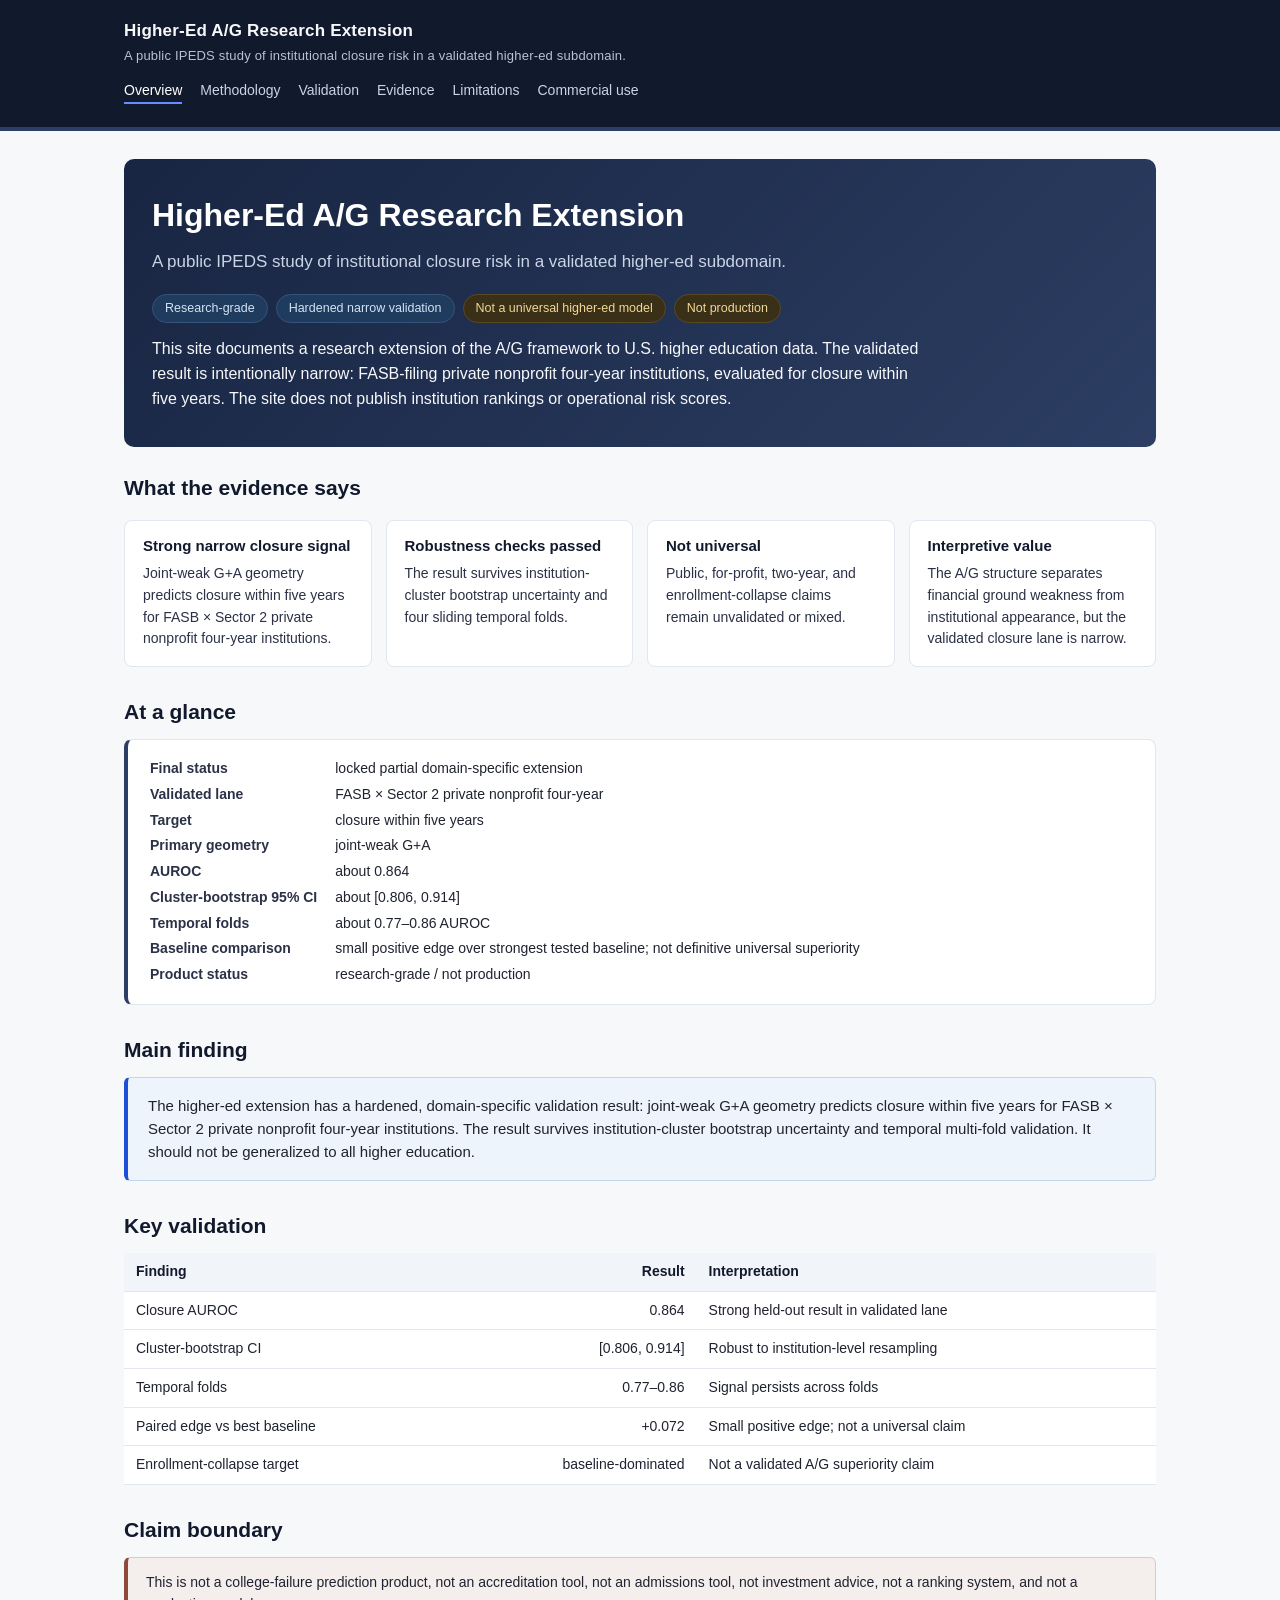
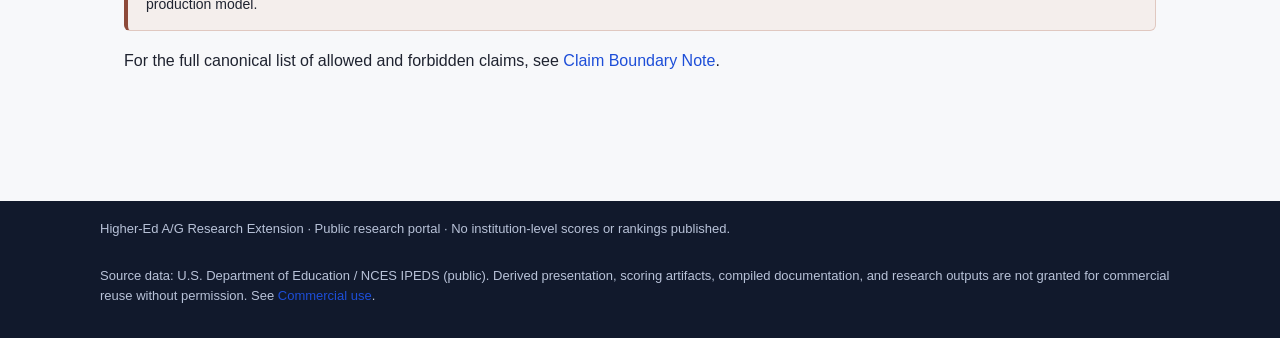
==== index.html @ 1b3c8423 "Add files via upload" ====
<!doctype html>
<html lang="en">
<head>
<meta charset="utf-8">
<meta name="viewport" content="width=device-width, initial-scale=1">
<meta name="description" content="Public IPEDS research extension of the A/G framework. A hardened, narrow validation result for closure within five years among FASB-filing private nonprofit four-year institutions. Not a universal higher-ed model and not a production system.">
<title>Higher-Ed A/G Research Extension</title>
<link rel="stylesheet" href="assets/style.css">
</head>
<body>
<header class="site">
  <div class="site-inner">
    <div class="site-title">Higher-Ed A/G Research Extension
      <small>A public IPEDS study of institutional closure risk in a validated higher-ed subdomain.</small>
    </div>
    <nav class="primary"><ul>
      <li><a class="active" href="index.html">Overview</a></li>
      <li><a href="methodology.html">Methodology</a></li>
      <li><a href="validation.html">Validation</a></li>
      <li><a href="evidence.html">Evidence</a></li>
      <li><a href="limitations.html">Limitations</a></li>
      <li><a href="commercial-use.html">Commercial use</a></li>
    </ul></nav>
  </div>
</header>

<main>

<section class="hero">
  <h1>Higher-Ed A/G Research Extension</h1>
  <p class="subtitle">A public IPEDS study of institutional closure risk in a validated higher-ed subdomain.</p>
  <div class="badges">
    <span class="badge ok">Research-grade</span>
    <span class="badge ok">Hardened narrow validation</span>
    <span class="badge warn">Not a universal higher-ed model</span>
    <span class="badge warn">Not production</span>
  </div>
  <p style="margin-bottom:0; max-width:780px;">This site documents a research extension of the A/G framework to U.S. higher education data. The validated result is intentionally narrow: FASB-filing private nonprofit four-year institutions, evaluated for closure within five years. The site does not publish institution rankings or operational risk scores.</p>
</section>

<section>
  <h2>What the evidence says</h2>
  <div class="cards">
    <div class="card">
      <h4>Strong narrow closure signal</h4>
      <p>Joint-weak G+A geometry predicts closure within five years for FASB × Sector 2 private nonprofit four-year institutions.</p>
    </div>
    <div class="card">
      <h4>Robustness checks passed</h4>
      <p>The result survives institution-cluster bootstrap uncertainty and four sliding temporal folds.</p>
    </div>
    <div class="card">
      <h4>Not universal</h4>
      <p>Public, for-profit, two-year, and enrollment-collapse claims remain unvalidated or mixed.</p>
    </div>
    <div class="card">
      <h4>Interpretive value</h4>
      <p>The A/G structure separates financial ground weakness from institutional appearance, but the validated closure lane is narrow.</p>
    </div>
  </div>
</section>

<section>
  <h2>At a glance</h2>
  <div class="glance">
    <dl>
      <dt>Final status</dt><dd>locked partial domain-specific extension</dd>
      <dt>Validated lane</dt><dd>FASB × Sector 2 private nonprofit four-year</dd>
      <dt>Target</dt><dd>closure within five years</dd>
      <dt>Primary geometry</dt><dd>joint-weak G+A</dd>
      <dt>AUROC</dt><dd>about 0.864</dd>
      <dt>Cluster-bootstrap 95% CI</dt><dd>about [0.806, 0.914]</dd>
      <dt>Temporal folds</dt><dd>about 0.77–0.86 AUROC</dd>
      <dt>Baseline comparison</dt><dd>small positive edge over strongest tested baseline; not definitive universal superiority</dd>
      <dt>Product status</dt><dd>research-grade / not production</dd>
    </dl>
  </div>
</section>

<section>
  <h2>Main finding</h2>
  <div class="finding">
    The higher-ed extension has a hardened, domain-specific validation result: joint-weak G+A geometry predicts closure within five years for FASB × Sector 2 private nonprofit four-year institutions. The result survives institution-cluster bootstrap uncertainty and temporal multi-fold validation. It should not be generalized to all higher education.
  </div>
</section>

<section>
  <h2>Key validation</h2>
  <div class="table-wrap">
  <table>
    <thead>
      <tr><th>Finding</th><th class="num">Result</th><th>Interpretation</th></tr>
    </thead>
    <tbody>
      <tr><td>Closure AUROC</td><td class="num">0.864</td><td>Strong held-out result in validated lane</td></tr>
      <tr><td>Cluster-bootstrap CI</td><td class="num">[0.806, 0.914]</td><td>Robust to institution-level resampling</td></tr>
      <tr><td>Temporal folds</td><td class="num">0.77–0.86</td><td>Signal persists across folds</td></tr>
      <tr><td>Paired edge vs best baseline</td><td class="num">+0.072</td><td>Small positive edge; not a universal claim</td></tr>
      <tr><td>Enrollment-collapse target</td><td class="num">baseline-dominated</td><td>Not a validated A/G superiority claim</td></tr>
    </tbody>
  </table>
  </div>
</section>

<section>
  <h2>Claim boundary</h2>
  <div class="boundary">
    This is not a college-failure prediction product, not an accreditation tool, not an admissions tool, not investment advice, not a ranking system, and not a production model.
  </div>
  <p>For the full canonical list of allowed and forbidden claims, see <a href="docs/claim-boundary.html">Claim Boundary Note</a>.</p>
</section>

</main>

<footer class="site">
  <div class="site-inner">
    <p>Higher-Ed A/G Research Extension · Public research portal · No institution-level scores or rankings published.</p>
    <p>Source data: U.S. Department of Education / NCES IPEDS (public). Derived presentation, scoring artifacts, compiled documentation, and research outputs are not granted for commercial reuse without permission. See <a href="commercial-use.html">Commercial use</a>.</p>
  </div>
</footer>

</body>
</html>
---- assets/style.css ----
/* Higher-Ed A/G Research Extension — public portal stylesheet */

* { box-sizing: border-box; }

html { -webkit-text-size-adjust: 100%; }

body {
  margin: 0;
  font-family: -apple-system, BlinkMacSystemFont, "Segoe UI", Roboto, Arial, sans-serif;
  font-size: 16px;
  line-height: 1.55;
  color: #1f2330;
  background: #f7f8fa;
}

a {
  color: #1d4ed8;
  text-decoration: none;
}
a:hover { text-decoration: underline; }

header.site {
  background: #11192c;
  color: #f7f8fa;
  border-bottom: 4px solid #2c3e63;
}

.site-inner {
  max-width: 1080px;
  margin: 0 auto;
  padding: 18px 24px;
  display: flex;
  flex-direction: column;
  gap: 12px;
}

.site-title {
  font-size: 17px;
  font-weight: 600;
  letter-spacing: 0.2px;
  color: #f7f8fa;
}
.site-title small {
  display: block;
  font-weight: 400;
  font-size: 13px;
  color: #b8c2d8;
  margin-top: 2px;
}

nav.primary ul {
  list-style: none;
  padding: 0;
  margin: 0;
  display: flex;
  flex-wrap: wrap;
  gap: 10px 18px;
}
nav.primary a {
  color: #cbd3e6;
  font-size: 14px;
  padding: 4px 0;
  border-bottom: 2px solid transparent;
}
nav.primary a:hover { color: #fff; text-decoration: none; }
nav.primary a.active {
  color: #fff;
  border-bottom-color: #6b8cff;
}

main {
  max-width: 1080px;
  margin: 0 auto;
  padding: 28px 24px 56px;
}

footer.site {
  background: #11192c;
  color: #b8c2d8;
  font-size: 13px;
  padding: 18px 24px;
  margin-top: 40px;
}
footer.site .site-inner { padding: 0; max-width: 1080px; }

section { margin-bottom: 32px; }

h1, h2, h3, h4 {
  color: #11192c;
  margin: 0 0 14px;
  line-height: 1.25;
}
h1 { font-size: 28px; font-weight: 700; }
h2 { font-size: 21px; font-weight: 600; margin-top: 28px; }
h3 { font-size: 17px; font-weight: 600; margin-top: 20px; }
h4 { font-size: 15px; font-weight: 600; margin-top: 16px; }

p { margin: 0 0 14px; }

ul, ol { padding-left: 22px; margin: 0 0 14px; }
li { margin-bottom: 6px; }

code, pre {
  font-family: "SFMono-Regular", Menlo, Consolas, "Liberation Mono", monospace;
  font-size: 13px;
}
code { background: #ecf0f6; padding: 1px 5px; border-radius: 3px; }
pre {
  background: #ecf0f6;
  padding: 10px 14px;
  border-radius: 6px;
  overflow-x: auto;
}

/* HERO */
.hero {
  background: linear-gradient(135deg, #182542 0%, #2c3e63 100%);
  color: #f7f8fa;
  padding: 36px 28px;
  border-radius: 10px;
  margin-bottom: 28px;
}
.hero h1 { color: #fff; font-size: 32px; }
.hero p.subtitle {
  font-size: 17px;
  color: #cbd3e6;
  margin-bottom: 18px;
  max-width: 720px;
}

/* BADGES */
.badges { display: flex; flex-wrap: wrap; gap: 8px; margin-bottom: 14px; }
.badge {
  display: inline-block;
  padding: 4px 12px;
  background: rgba(255,255,255,0.12);
  color: #cbd3e6;
  font-size: 12.5px;
  border-radius: 999px;
  border: 1px solid rgba(255,255,255,0.18);
}
.badge.ok    { background: #1f3b5d; color: #d4e3f5; border-color: #355479; }
.badge.warn  { background: #3a2f17; color: #f1d895; border-color: #5a4823; }
.badge.muted { background: rgba(255,255,255,0.08); color: #b8c2d8; }

/* CARDS */
.cards {
  display: grid;
  grid-template-columns: repeat(auto-fit, minmax(220px, 1fr));
  gap: 14px;
  margin: 18px 0;
}
.card {
  background: #fff;
  border: 1px solid #e2e6ee;
  border-radius: 8px;
  padding: 16px 18px;
}
.card h4 {
  margin: 0 0 8px;
  font-size: 15px;
  color: #11192c;
}
.card p { margin: 0; font-size: 14px; color: #2b3146; }

/* AT-A-GLANCE PANEL */
.glance {
  background: #fff;
  border: 1px solid #e2e6ee;
  border-left: 4px solid #2c3e63;
  border-radius: 8px;
  padding: 18px 22px;
  margin-bottom: 24px;
}
.glance dl { display: grid; grid-template-columns: max-content 1fr; gap: 4px 18px; margin: 0; }
.glance dt { font-weight: 600; color: #2b3146; font-size: 14px; }
.glance dd { margin: 0; font-size: 14px; color: #1f2330; }

/* MAIN-FINDING BOX */
.finding {
  background: #eef4fb;
  border: 1px solid #c4d6ec;
  border-left: 4px solid #1d4ed8;
  padding: 16px 20px;
  border-radius: 6px;
  font-size: 15px;
  margin-bottom: 22px;
}

/* LIMITATION BOX */
.limitation {
  background: #fff8ec;
  border: 1px solid #f1d895;
  border-left: 4px solid #b48a25;
  padding: 14px 18px;
  border-radius: 6px;
  font-size: 14px;
  margin-bottom: 18px;
}
.limitation strong { color: #6f5510; }

/* BOUNDARY BOX */
.boundary {
  background: #f4eeec;
  border: 1px solid #e0c8c0;
  border-left: 4px solid #8d4a3a;
  padding: 14px 18px;
  border-radius: 6px;
  font-size: 14px;
  margin-bottom: 18px;
}

/* TABLE */
.table-wrap { overflow-x: auto; margin: 12px 0 18px; }
table {
  border-collapse: collapse;
  width: 100%;
  font-size: 14px;
  background: #fff;
}
th, td {
  text-align: left;
  padding: 8px 12px;
  border-bottom: 1px solid #e2e6ee;
}
th {
  background: #f1f4f9;
  color: #11192c;
  font-weight: 600;
}
td.num, th.num { text-align: right; font-variant-numeric: tabular-nums; }

/* EVIDENCE LIST */
.evidence-group { margin-bottom: 28px; }
.evidence-group h2 { margin-top: 4px; }
.evidence-list { display: grid; gap: 10px; }
.evidence-item {
  background: #fff;
  border: 1px solid #e2e6ee;
  border-radius: 6px;
  padding: 14px 18px;
}
.evidence-item h3 { margin: 0 0 4px; font-size: 16px; }
.evidence-item p { margin: 0; font-size: 14px; color: #4a5163; }
.evidence-item a { font-size: 14px; }

/* RESPONSIVE */
@media (max-width: 640px) {
  .hero h1 { font-size: 24px; }
  .hero p.subtitle { font-size: 15px; }
  h1 { font-size: 24px; }
  h2 { font-size: 18px; }
  .glance dl { grid-template-columns: 1fr; }
  .glance dt { color: #4a5163; font-size: 13px; }
  nav.primary ul { gap: 6px 12px; }
  nav.primary a { font-size: 13px; }
}
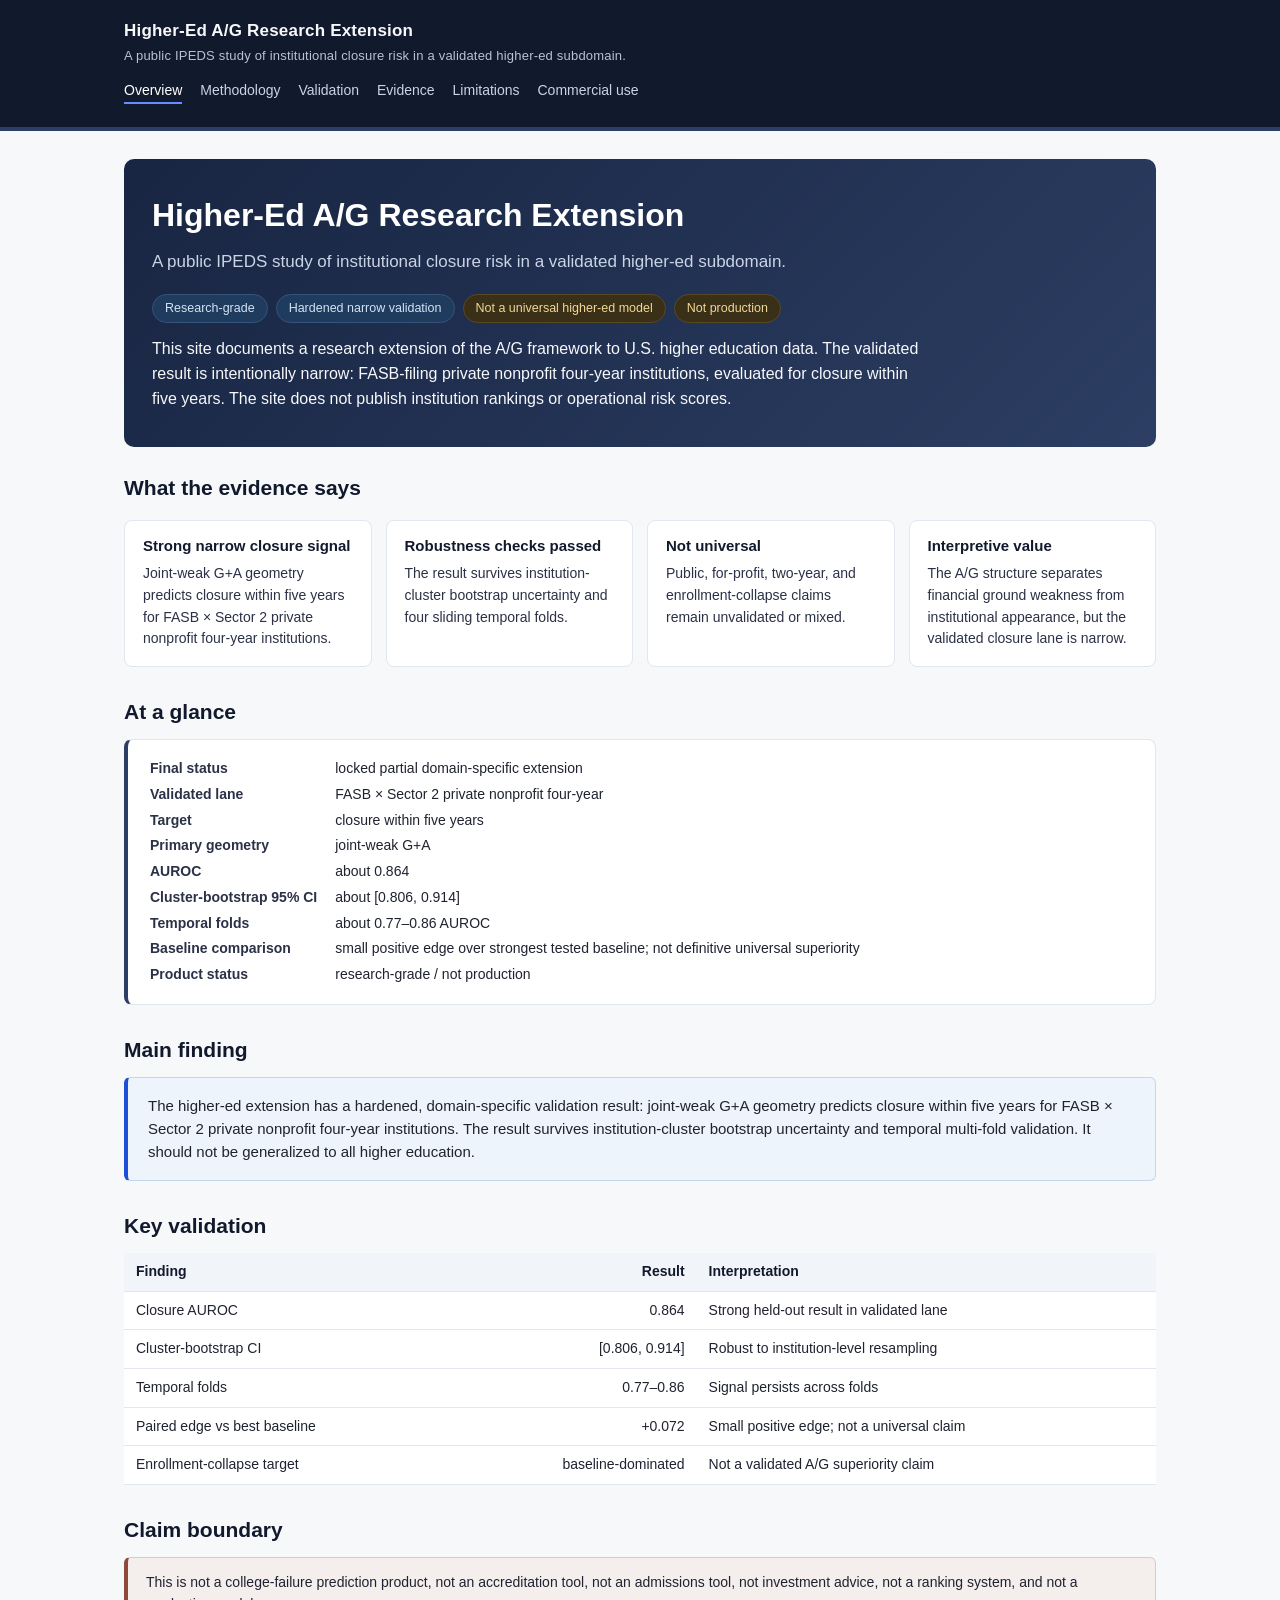
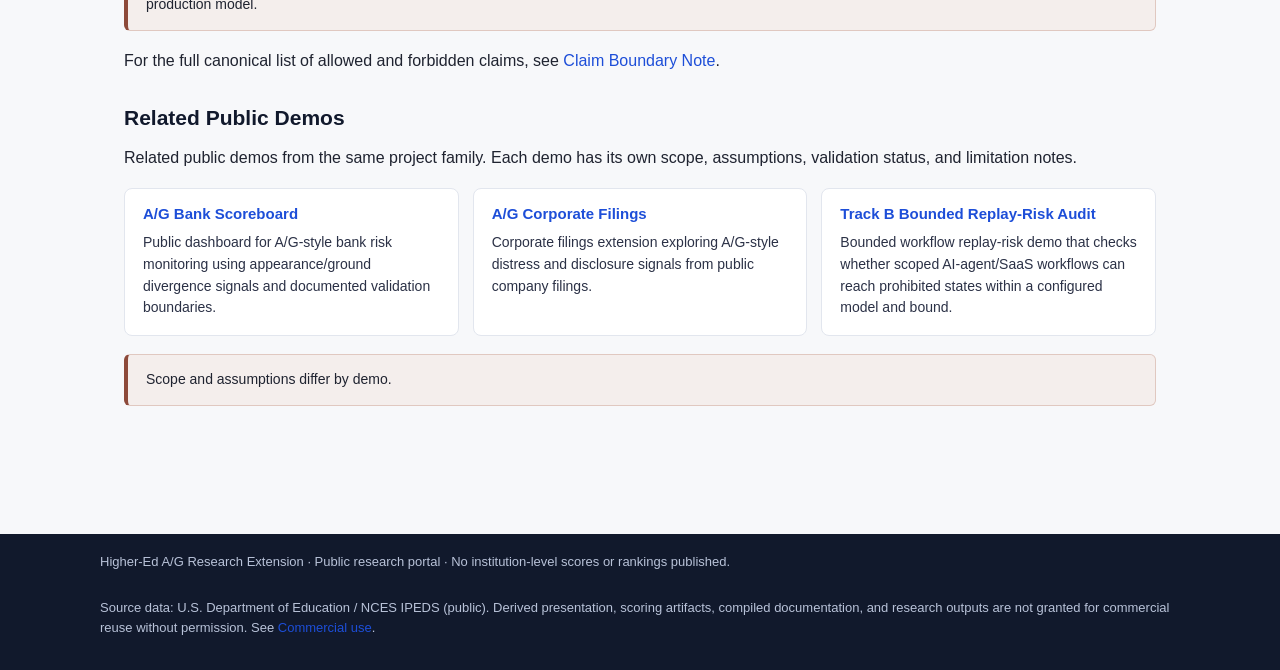
==== commit bcf30c00: "Add files via upload" ====
--- a/index.html
+++ b/index.html
@@ -110,6 +110,26 @@
   <p>For the full canonical list of allowed and forbidden claims, see <a href="docs/claim-boundary.html">Claim Boundary Note</a>.</p>
 </section>
 
+<section>
+  <h2>Related Public Demos</h2>
+  <p>Related public demos from the same project family. Each demo has its own scope, assumptions, validation status, and limitation notes.</p>
+  <div class="cards">
+    <div class="card">
+      <h4><a href="https://bome2017.github.io/ag-bank-scoreboard/">A/G Bank Scoreboard</a></h4>
+      <p>Public dashboard for A/G-style bank risk monitoring using appearance/ground divergence signals and documented validation boundaries.</p>
+    </div>
+    <div class="card">
+      <h4><a href="https://bome2017.github.io/ag-corporate-filings/">A/G Corporate Filings</a></h4>
+      <p>Corporate filings extension exploring A/G-style distress and disclosure signals from public company filings.</p>
+    </div>
+    <div class="card">
+      <h4><a href="https://bome2017.github.io/Replay-Verifier/">Track B Bounded Replay-Risk Audit</a></h4>
+      <p>Bounded workflow replay-risk demo that checks whether scoped AI-agent/SaaS workflows can reach prohibited states within a configured model and bound.</p>
+    </div>
+  </div>
+  <div class="boundary">Scope and assumptions differ by demo.</div>
+</section>
+
 </main>
 
 <footer class="site">
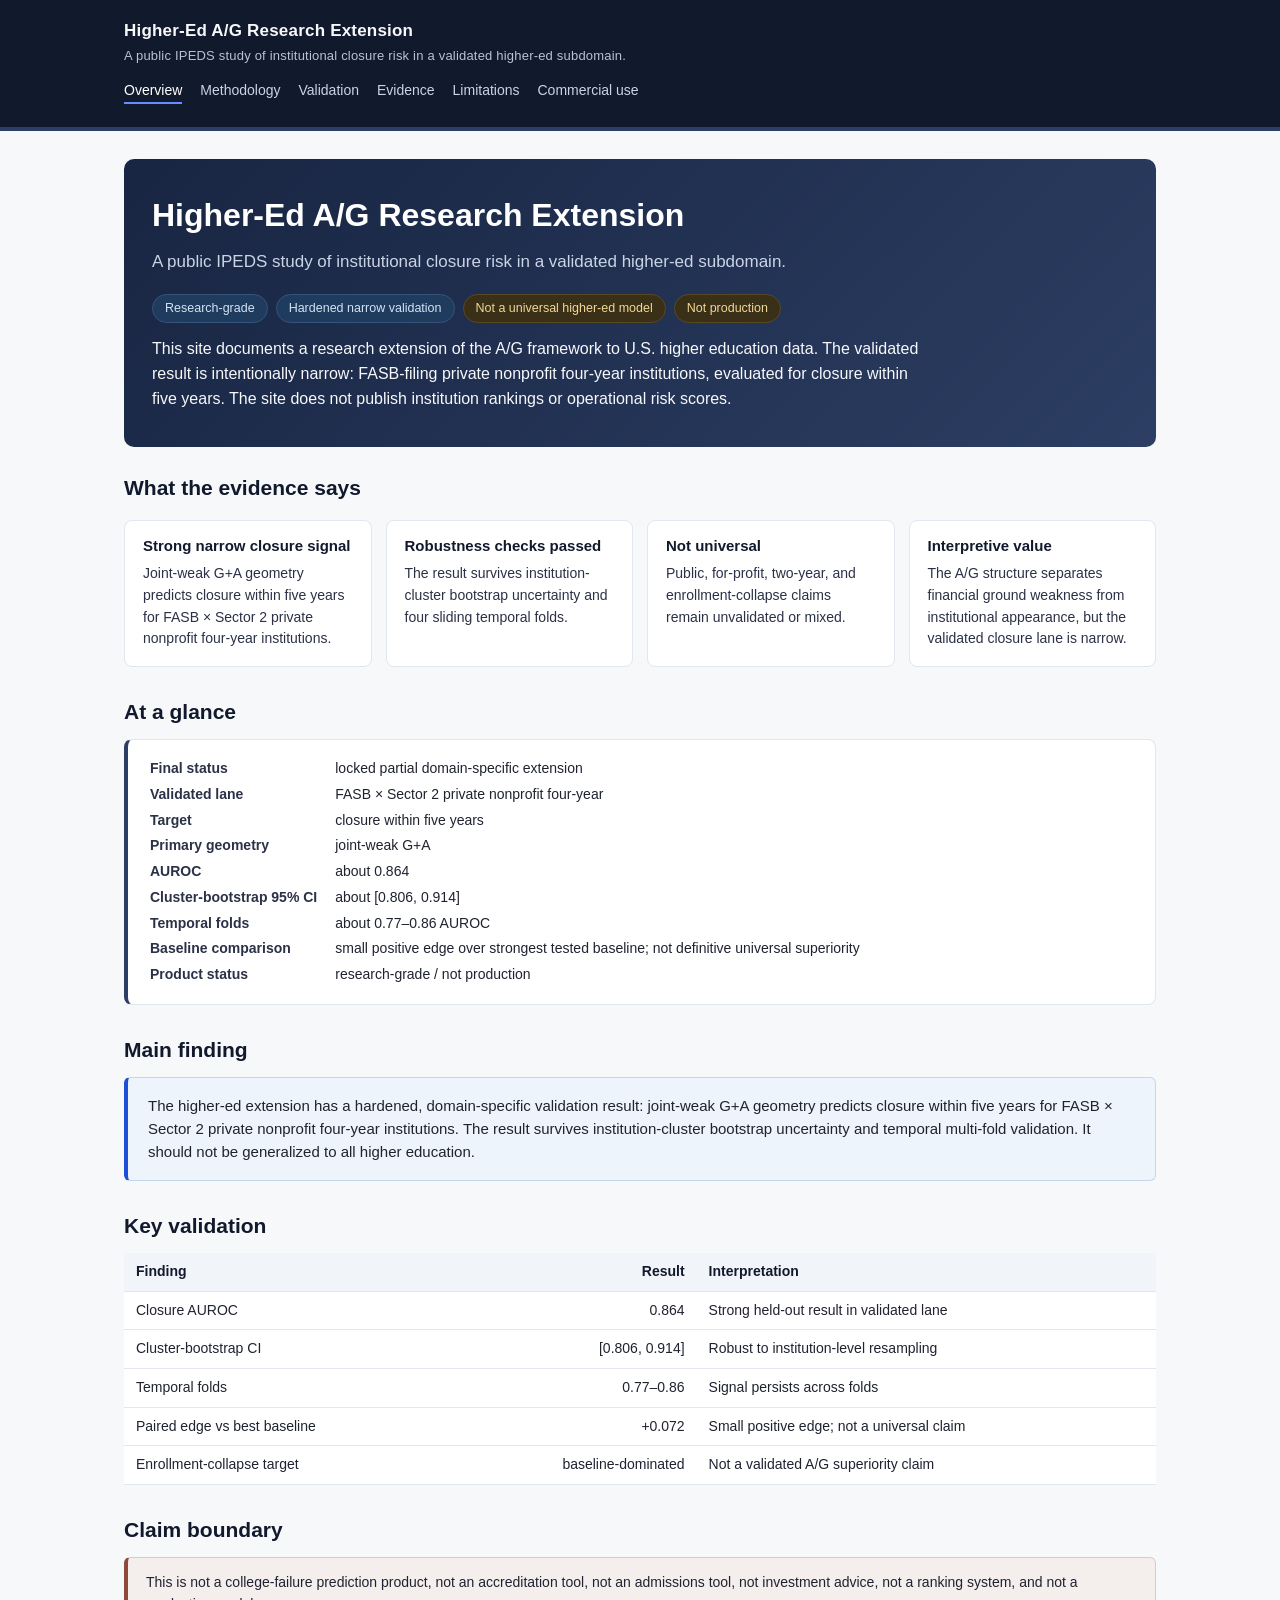
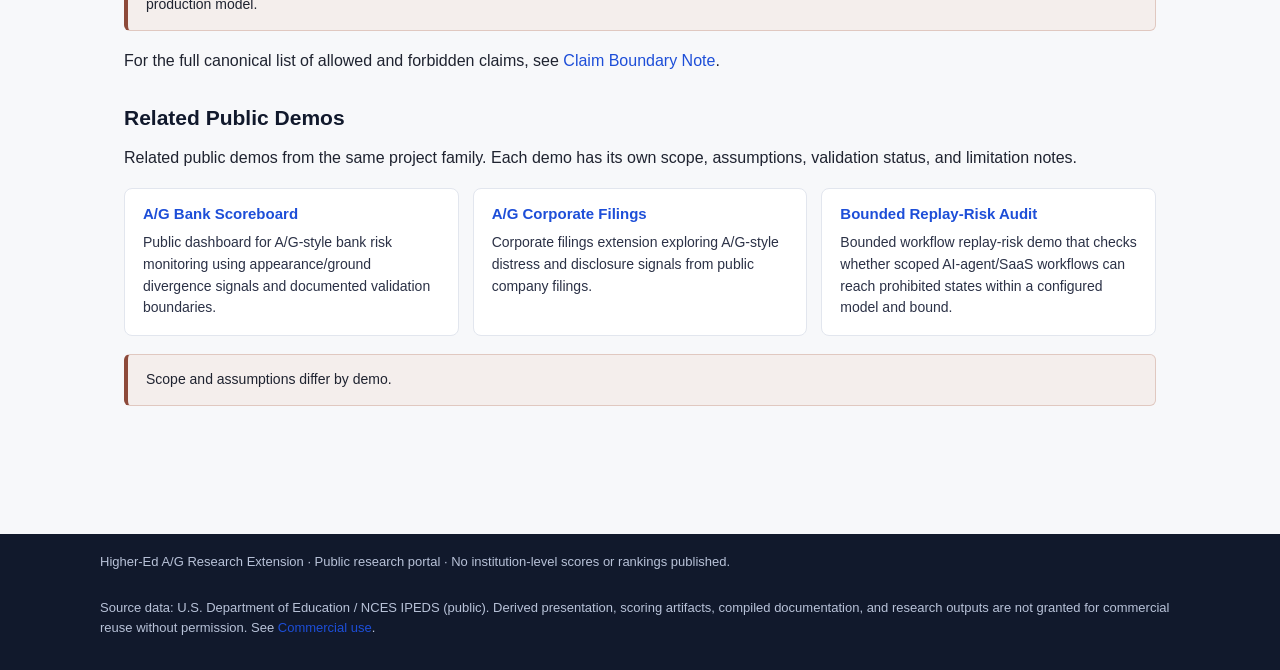
==== commit 3e1f5b11: "Add files via upload" ====
--- a/index.html
+++ b/index.html
@@ -123,7 +123,7 @@
       <p>Corporate filings extension exploring A/G-style distress and disclosure signals from public company filings.</p>
     </div>
     <div class="card">
-      <h4><a href="https://bome2017.github.io/Replay-Verifier/">Track B Bounded Replay-Risk Audit</a></h4>
+      <h4><a href="https://bome2017.github.io/Replay-Verifier/">Bounded Replay-Risk Audit</a></h4>
       <p>Bounded workflow replay-risk demo that checks whether scoped AI-agent/SaaS workflows can reach prohibited states within a configured model and bound.</p>
     </div>
   </div>
